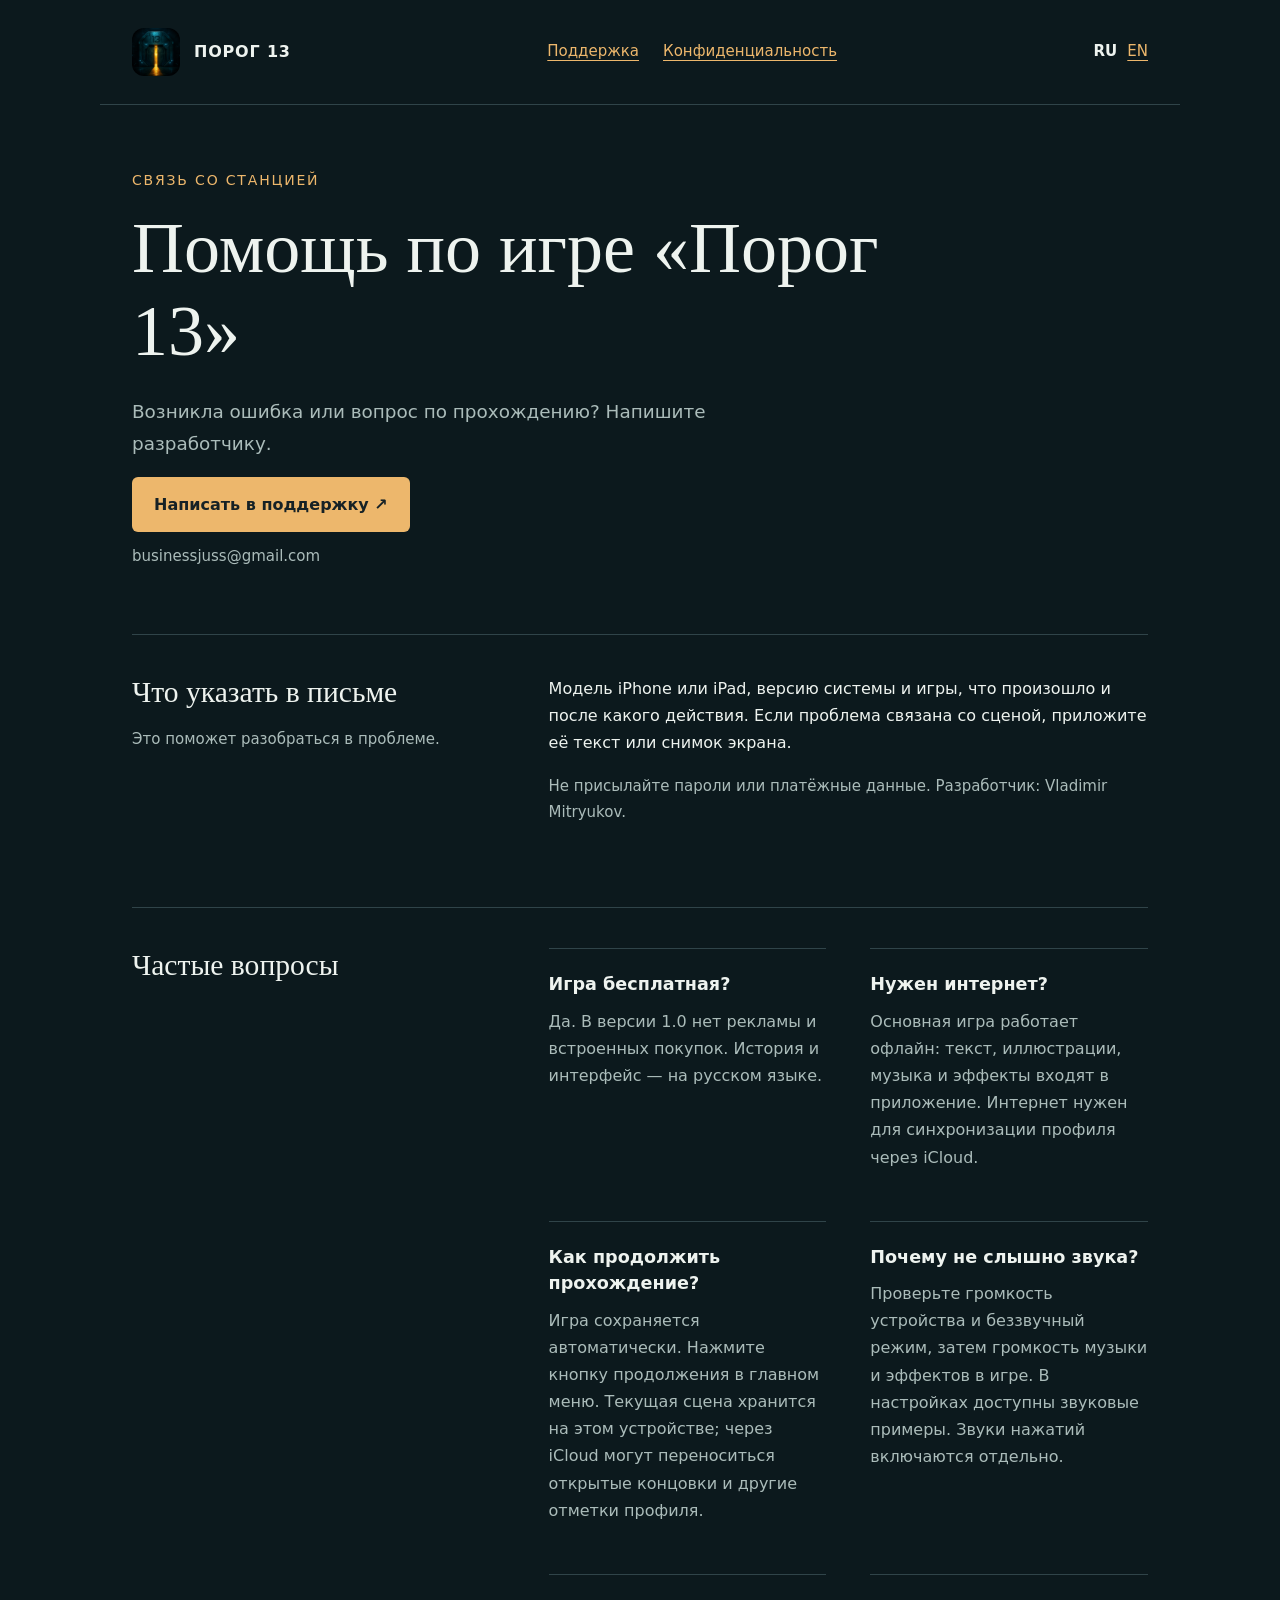
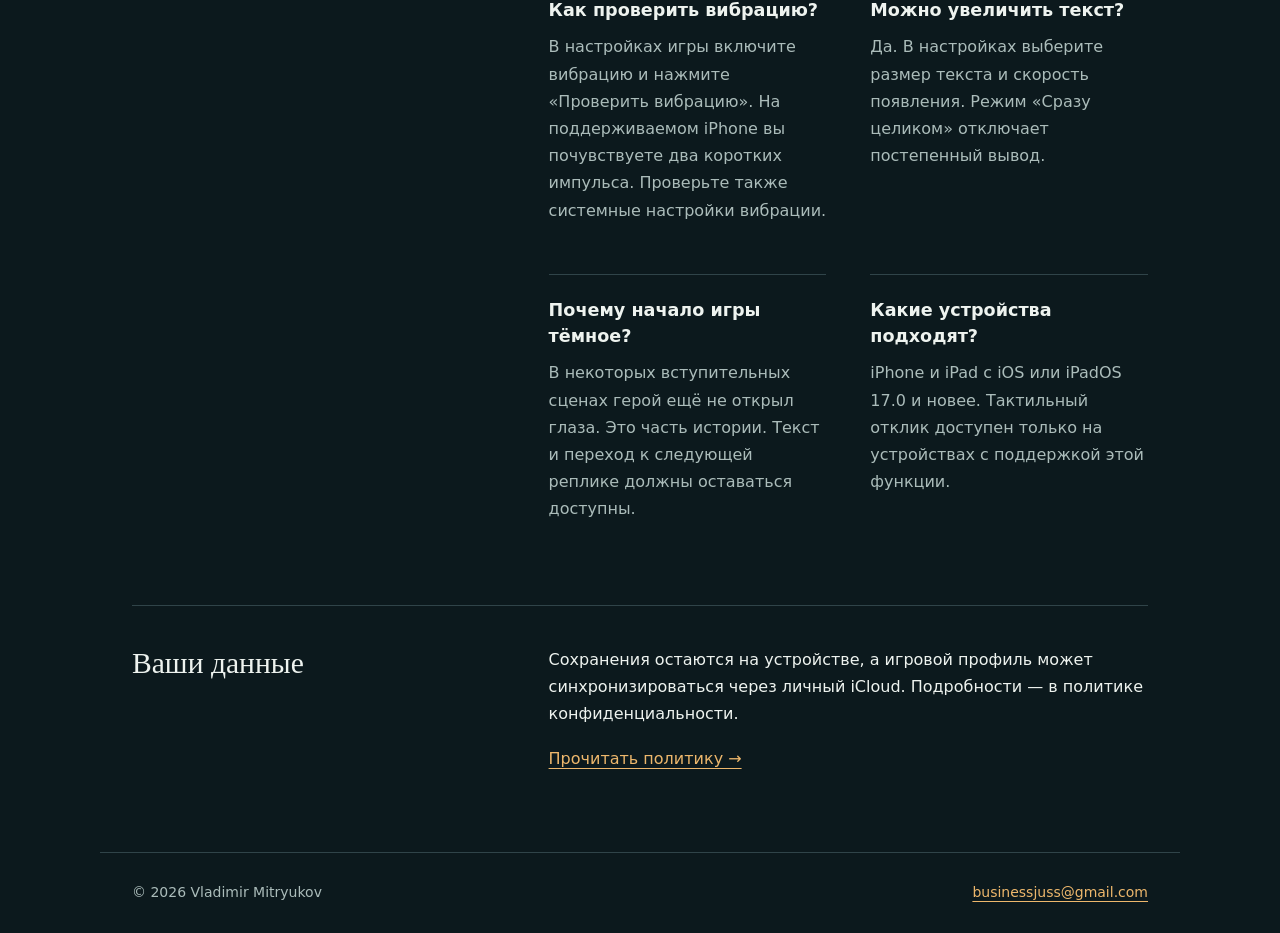
==== index.html @ eed5fc67 "Add files via upload" ====
<!doctype html>
<html lang="ru"><head><meta charset="utf-8"><meta name="viewport" content="width=device-width,initial-scale=1"><title>Помощь по игре «Порог 13»</title><meta name="description" content="Возникла ошибка или вопрос по прохождению? Напишите разработчику."><link rel="icon" href="assets/icon.png"><link rel="stylesheet" href="assets/style.css"></head><body><a class="skip" href="#main">К содержимому</a><header><a class="brand" href="index.html"><img src="assets/icon.png" alt="" width="48" height="48">ПОРОГ 13</a><nav aria-label="Основная навигация"><a href="index.html">Поддержка</a><a href="privacy/index.html">Конфиденциальность</a></nav><div class="language" aria-label="Language / Язык"><a lang="ru" hreflang="ru" href="index.html" aria-current="page">RU</a> <a lang="en" hreflang="en" href="en/index.html">EN</a></div></header><main id="main"><p class="eyebrow">Связь со станцией</p><h1>Помощь по игре «Порог 13»</h1><p class="lead">Возникла ошибка или вопрос по прохождению? Напишите разработчику.</p><a class="contact" href="mailto:businessjuss@gmail.com?subject=Porog%2013%20support">Написать в поддержку ↗</a><p class="small" style="margin-top:12px">businessjuss@gmail.com</p><section class="split"><div><h2>Что указать в письме</h2><p class="small">Это поможет разобраться в проблеме.</p></div><div><p>Модель iPhone или iPad, версию системы и игры, что произошло и после какого действия. Если проблема связана со сценой, приложите её текст или снимок экрана.</p><p class="small">Не присылайте пароли или платёжные данные. Разработчик: Vladimir Mitryukov.</p></div></section><section class="split"><h2>Частые вопросы</h2><div class="questions"><article><h3>Игра бесплатная?</h3><p>Да. В версии 1.0 нет рекламы и встроенных покупок. История и интерфейс — на русском языке.</p></article><article><h3>Нужен интернет?</h3><p>Основная игра работает офлайн: текст, иллюстрации, музыка и эффекты входят в приложение. Интернет нужен для синхронизации профиля через iCloud.</p></article><article><h3>Как продолжить прохождение?</h3><p>Игра сохраняется автоматически. Нажмите кнопку продолжения в главном меню. Текущая сцена хранится на этом устройстве; через iCloud могут переноситься открытые концовки и другие отметки профиля.</p></article><article><h3>Почему не слышно звука?</h3><p>Проверьте громкость устройства и беззвучный режим, затем громкость музыки и эффектов в игре. В настройках доступны звуковые примеры. Звуки нажатий включаются отдельно.</p></article><article><h3>Как проверить вибрацию?</h3><p>В настройках игры включите вибрацию и нажмите «Проверить вибрацию». На поддерживаемом iPhone вы почувствуете два коротких импульса. Проверьте также системные настройки вибрации.</p></article><article><h3>Можно увеличить текст?</h3><p>Да. В настройках выберите размер текста и скорость появления. Режим «Сразу целиком» отключает постепенный вывод.</p></article><article><h3>Почему начало игры тёмное?</h3><p>В некоторых вступительных сценах герой ещё не открыл глаза. Это часть истории. Текст и переход к следующей реплике должны оставаться доступны.</p></article><article><h3>Какие устройства подходят?</h3><p>iPhone и iPad с iOS или iPadOS 17.0 и новее. Тактильный отклик доступен только на устройствах с поддержкой этой функции.</p></article></div></section><section class="split"><h2>Ваши данные</h2><div><p>Сохранения остаются на устройстве, а игровой профиль может синхронизироваться через личный iCloud. Подробности — в политике конфиденциальности.</p><a href="privacy/index.html">Прочитать политику →</a></div></section></main><footer><span>© 2026 Vladimir Mitryukov</span><a href="mailto:businessjuss@gmail.com">businessjuss@gmail.com</a></footer></body></html>
---- assets/style.css ----
:root{--background:#0c191d;--foreground:#eef3ef;--accent:#edb76c;--muted:#abbcba;--border:#304449;--card:#12262b;color-scheme:dark}*{box-sizing:border-box}html{scroll-behavior:smooth}body{margin:0;background:var(--background);color:var(--foreground);font-family:system-ui,-apple-system,sans-serif;font-size:1rem;line-height:1.7}a{color:var(--accent);text-underline-offset:.25em}a:hover{text-decoration-thickness:2px}a:focus-visible{outline:2px solid var(--accent);outline-offset:6px}header,footer,main{max-width:1080px;margin:auto;padding:28px 32px}header{display:flex;justify-content:space-between;align-items:center;gap:24px;border-bottom:1px solid var(--border)}.brand{display:flex;align-items:center;gap:14px;color:var(--foreground);text-decoration:none;font-weight:650;letter-spacing:.05em}.brand img{width:48px;height:48px;border-radius:12px}nav{display:flex;gap:24px;flex-wrap:wrap}nav a{font-size:.9375rem}main{padding-top:64px;padding-bottom:80px}.eyebrow{color:var(--accent);font-size:.875rem;letter-spacing:.13em;text-transform:uppercase;margin:0 0 14px}h1,h2{font-family:Georgia,serif;font-weight:400;line-height:1.15}h1{font-size:clamp(2.4rem,6vw,4.5rem);margin:0 0 24px;max-width:850px}h2{font-size:1.85rem;margin:0 0 18px}h3{font-size:1.1rem;line-height:1.5;margin:0 0 10px}p{margin:0 0 18px}.lead{font-size:1.15rem;max-width:670px;color:var(--muted)}.contact{display:inline-block;padding:14px 22px;background:var(--accent);color:#162125;border-radius:6px;font-weight:650;text-decoration:none;overflow-wrap:anywhere}.split{display:grid;grid-template-columns:1fr 1.7fr;gap:64px;margin-top:64px;padding-top:40px;border-top:1px solid var(--border)}.small{color:var(--muted);font-size:.9375rem}.questions{display:grid;grid-template-columns:1fr 1fr;gap:32px 44px}.questions article{border-top:1px solid var(--border);padding-top:22px}.questions p{color:var(--muted)}.reading{max-width:760px}.reading section{margin-top:36px}.reading p{white-space:pre-line}.reading h1{font-size:clamp(2.1rem,5vw,3.6rem);overflow-wrap:anywhere}.reading a{overflow-wrap:anywhere}footer{border-top:1px solid var(--border);display:flex;justify-content:space-between;gap:20px;color:var(--muted);font-size:.875rem}.skip{position:absolute;left:20px;top:-100px;background:var(--background);padding:10px}.skip:focus{top:10px}@media(max-width:700px){header,footer,main{padding-left:22px;padding-right:22px}header{align-items:flex-start;flex-direction:column;gap:18px}main{padding-top:40px}.split{grid-template-columns:1fr;gap:24px;margin-top:44px}.questions{grid-template-columns:1fr;gap:20px}footer{flex-direction:column}nav{gap:18px}}@media(prefers-reduced-motion:reduce){html{scroll-behavior:auto}}

.language{display:flex;gap:10px}.language [aria-current="page"]{color:var(--foreground);font-weight:700;text-decoration:none}.language a{font-size:.9375rem}header{flex-wrap:wrap}.reading{overflow-wrap:break-word}
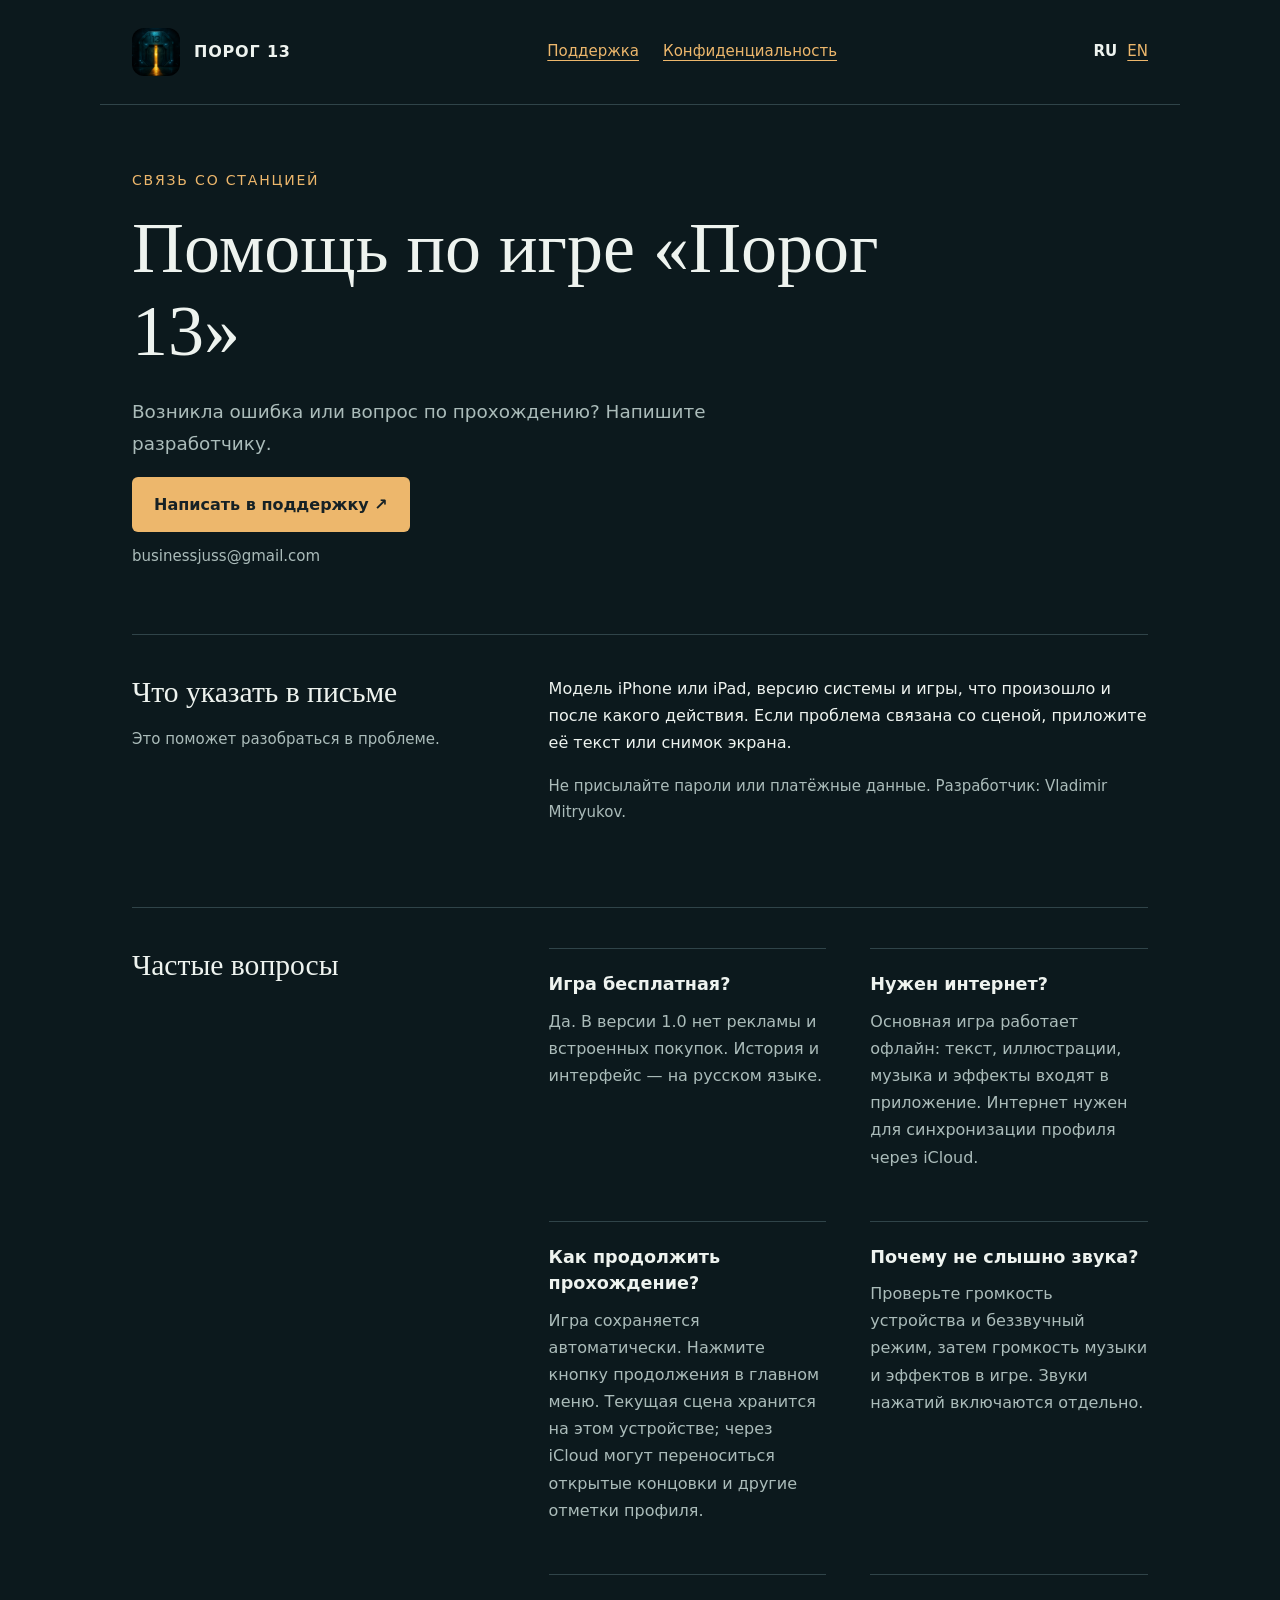
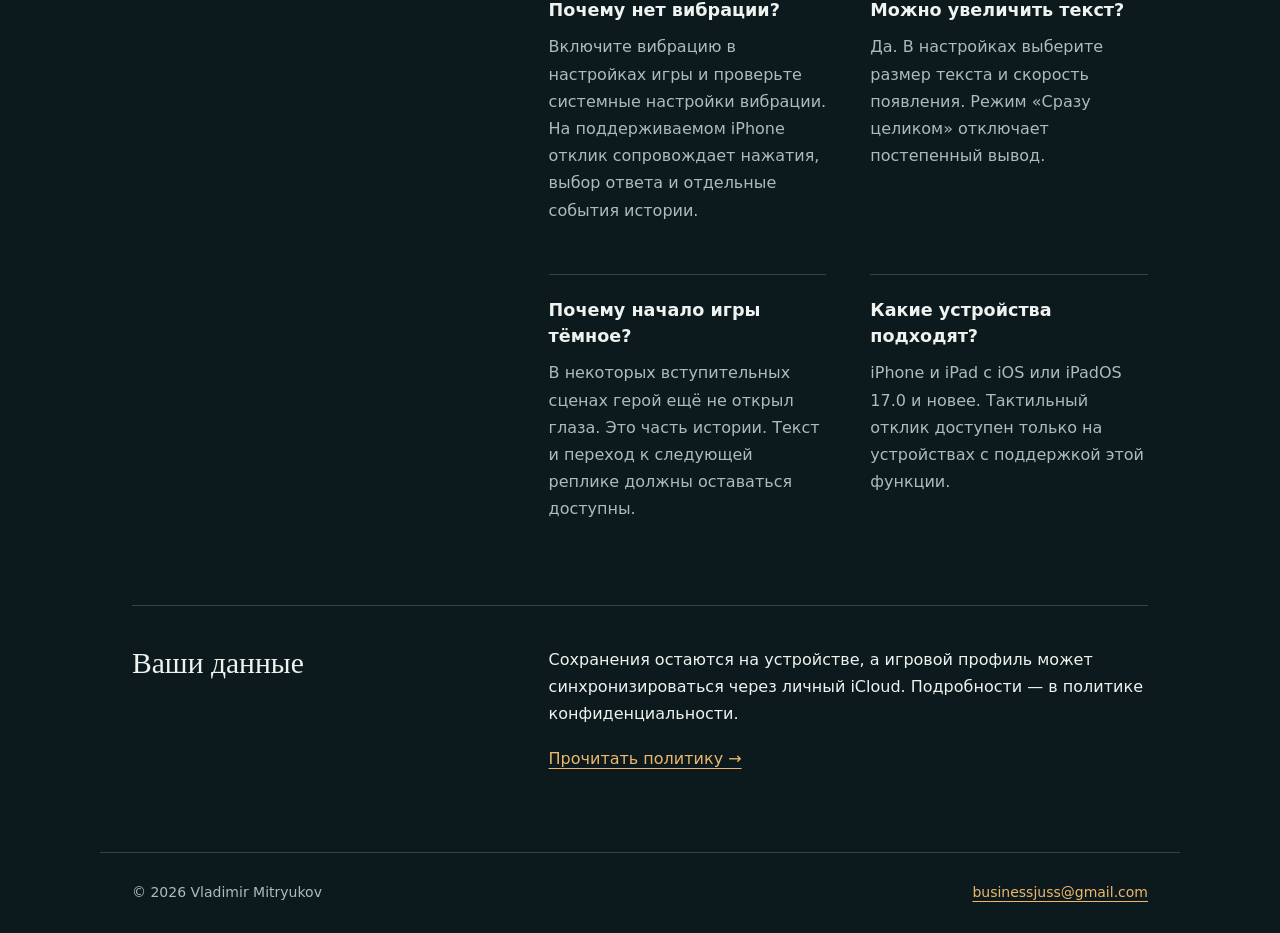
==== commit 39bb1a36: "Add files via upload" ====
--- a/index.html
+++ b/index.html
@@ -1,2 +1,2 @@
 <!doctype html>
-<html lang="ru"><head><meta charset="utf-8"><meta name="viewport" content="width=device-width,initial-scale=1"><title>Помощь по игре «Порог 13»</title><meta name="description" content="Возникла ошибка или вопрос по прохождению? Напишите разработчику."><link rel="icon" href="assets/icon.png"><link rel="stylesheet" href="assets/style.css"></head><body><a class="skip" href="#main">К содержимому</a><header><a class="brand" href="index.html"><img src="assets/icon.png" alt="" width="48" height="48">ПОРОГ 13</a><nav aria-label="Основная навигация"><a href="index.html">Поддержка</a><a href="privacy/index.html">Конфиденциальность</a></nav><div class="language" aria-label="Language / Язык"><a lang="ru" hreflang="ru" href="index.html" aria-current="page">RU</a> <a lang="en" hreflang="en" href="en/index.html">EN</a></div></header><main id="main"><p class="eyebrow">Связь со станцией</p><h1>Помощь по игре «Порог 13»</h1><p class="lead">Возникла ошибка или вопрос по прохождению? Напишите разработчику.</p><a class="contact" href="mailto:businessjuss@gmail.com?subject=Porog%2013%20support">Написать в поддержку ↗</a><p class="small" style="margin-top:12px">businessjuss@gmail.com</p><section class="split"><div><h2>Что указать в письме</h2><p class="small">Это поможет разобраться в проблеме.</p></div><div><p>Модель iPhone или iPad, версию системы и игры, что произошло и после какого действия. Если проблема связана со сценой, приложите её текст или снимок экрана.</p><p class="small">Не присылайте пароли или платёжные данные. Разработчик: Vladimir Mitryukov.</p></div></section><section class="split"><h2>Частые вопросы</h2><div class="questions"><article><h3>Игра бесплатная?</h3><p>Да. В версии 1.0 нет рекламы и встроенных покупок. История и интерфейс — на русском языке.</p></article><article><h3>Нужен интернет?</h3><p>Основная игра работает офлайн: текст, иллюстрации, музыка и эффекты входят в приложение. Интернет нужен для синхронизации профиля через iCloud.</p></article><article><h3>Как продолжить прохождение?</h3><p>Игра сохраняется автоматически. Нажмите кнопку продолжения в главном меню. Текущая сцена хранится на этом устройстве; через iCloud могут переноситься открытые концовки и другие отметки профиля.</p></article><article><h3>Почему не слышно звука?</h3><p>Проверьте громкость устройства и беззвучный режим, затем громкость музыки и эффектов в игре. В настройках доступны звуковые примеры. Звуки нажатий включаются отдельно.</p></article><article><h3>Как проверить вибрацию?</h3><p>В настройках игры включите вибрацию и нажмите «Проверить вибрацию». На поддерживаемом iPhone вы почувствуете два коротких импульса. Проверьте также системные настройки вибрации.</p></article><article><h3>Можно увеличить текст?</h3><p>Да. В настройках выберите размер текста и скорость появления. Режим «Сразу целиком» отключает постепенный вывод.</p></article><article><h3>Почему начало игры тёмное?</h3><p>В некоторых вступительных сценах герой ещё не открыл глаза. Это часть истории. Текст и переход к следующей реплике должны оставаться доступны.</p></article><article><h3>Какие устройства подходят?</h3><p>iPhone и iPad с iOS или iPadOS 17.0 и новее. Тактильный отклик доступен только на устройствах с поддержкой этой функции.</p></article></div></section><section class="split"><h2>Ваши данные</h2><div><p>Сохранения остаются на устройстве, а игровой профиль может синхронизироваться через личный iCloud. Подробности — в политике конфиденциальности.</p><a href="privacy/index.html">Прочитать политику →</a></div></section></main><footer><span>© 2026 Vladimir Mitryukov</span><a href="mailto:businessjuss@gmail.com">businessjuss@gmail.com</a></footer></body></html>
+<html lang="ru"><head><meta charset="utf-8"><meta name="viewport" content="width=device-width,initial-scale=1"><title>Помощь по игре «Порог 13»</title><meta name="description" content="Возникла ошибка или вопрос по прохождению? Напишите разработчику."><link rel="icon" href="assets/icon.png"><link rel="stylesheet" href="assets/style.css"></head><body><a class="skip" href="#main">К содержимому</a><header><a class="brand" href="index.html"><img src="assets/icon.png" alt="" width="48" height="48">ПОРОГ 13</a><nav aria-label="Основная навигация"><a href="index.html">Поддержка</a><a href="privacy/index.html">Конфиденциальность</a></nav><div class="language" aria-label="Language / Язык"><a lang="ru" hreflang="ru" href="index.html" aria-current="page">RU</a> <a lang="en" hreflang="en" href="en/index.html">EN</a></div></header><main id="main"><p class="eyebrow">Связь со станцией</p><h1>Помощь по игре «Порог 13»</h1><p class="lead">Возникла ошибка или вопрос по прохождению? Напишите разработчику.</p><a class="contact" href="mailto:businessjuss@gmail.com?subject=Porog%2013%20support">Написать в поддержку ↗</a><p class="small" style="margin-top:12px">businessjuss@gmail.com</p><section class="split"><div><h2>Что указать в письме</h2><p class="small">Это поможет разобраться в проблеме.</p></div><div><p>Модель iPhone или iPad, версию системы и игры, что произошло и после какого действия. Если проблема связана со сценой, приложите её текст или снимок экрана.</p><p class="small">Не присылайте пароли или платёжные данные. Разработчик: Vladimir Mitryukov.</p></div></section><section class="split"><h2>Частые вопросы</h2><div class="questions"><article><h3>Игра бесплатная?</h3><p>Да. В версии 1.0 нет рекламы и встроенных покупок. История и интерфейс — на русском языке.</p></article><article><h3>Нужен интернет?</h3><p>Основная игра работает офлайн: текст, иллюстрации, музыка и эффекты входят в приложение. Интернет нужен для синхронизации профиля через iCloud.</p></article><article><h3>Как продолжить прохождение?</h3><p>Игра сохраняется автоматически. Нажмите кнопку продолжения в главном меню. Текущая сцена хранится на этом устройстве; через iCloud могут переноситься открытые концовки и другие отметки профиля.</p></article><article><h3>Почему не слышно звука?</h3><p>Проверьте громкость устройства и беззвучный режим, затем громкость музыки и эффектов в игре. Звуки нажатий включаются отдельно.</p></article><article><h3>Почему нет вибрации?</h3><p>Включите вибрацию в настройках игры и проверьте системные настройки вибрации. На поддерживаемом iPhone отклик сопровождает нажатия, выбор ответа и отдельные события истории.</p></article><article><h3>Можно увеличить текст?</h3><p>Да. В настройках выберите размер текста и скорость появления. Режим «Сразу целиком» отключает постепенный вывод.</p></article><article><h3>Почему начало игры тёмное?</h3><p>В некоторых вступительных сценах герой ещё не открыл глаза. Это часть истории. Текст и переход к следующей реплике должны оставаться доступны.</p></article><article><h3>Какие устройства подходят?</h3><p>iPhone и iPad с iOS или iPadOS 17.0 и новее. Тактильный отклик доступен только на устройствах с поддержкой этой функции.</p></article></div></section><section class="split"><h2>Ваши данные</h2><div><p>Сохранения остаются на устройстве, а игровой профиль может синхронизироваться через личный iCloud. Подробности — в политике конфиденциальности.</p><a href="privacy/index.html">Прочитать политику →</a></div></section></main><footer><span>© 2026 Vladimir Mitryukov</span><a href="mailto:businessjuss@gmail.com">businessjuss@gmail.com</a></footer></body></html>
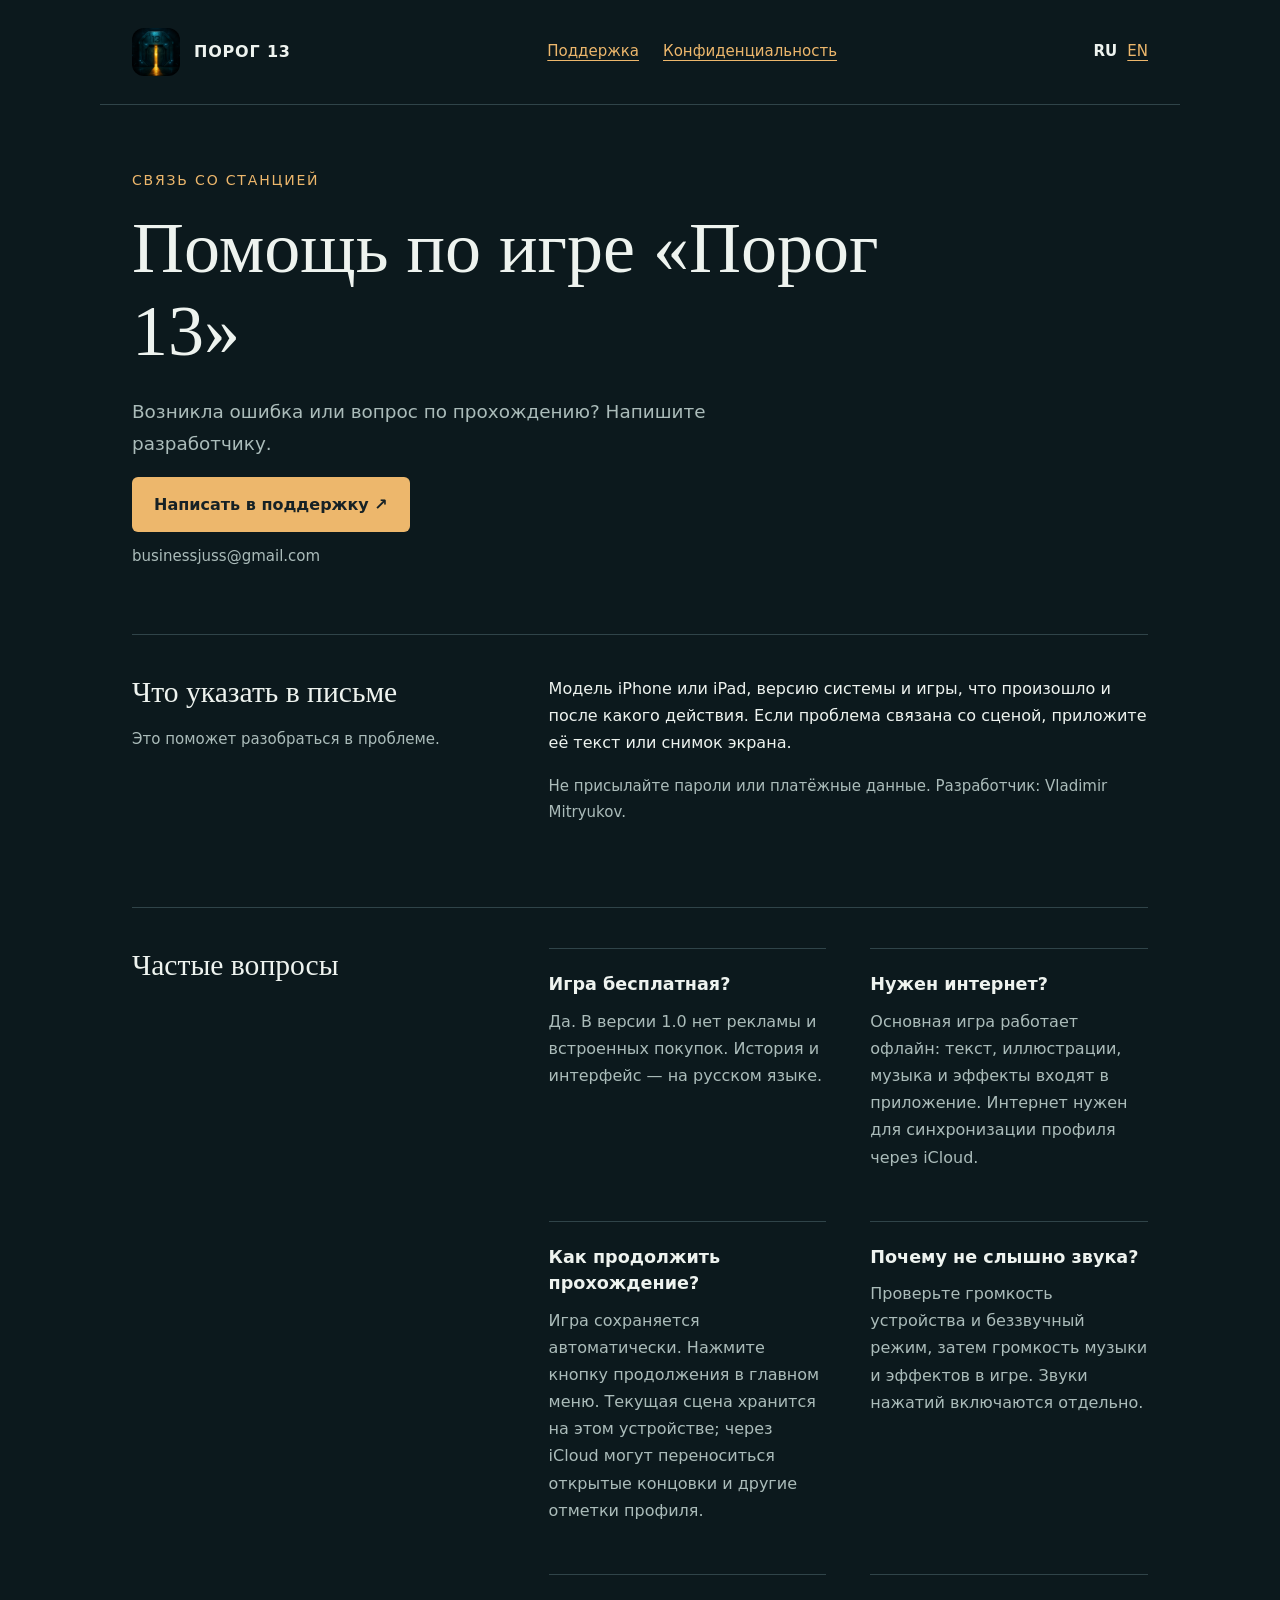
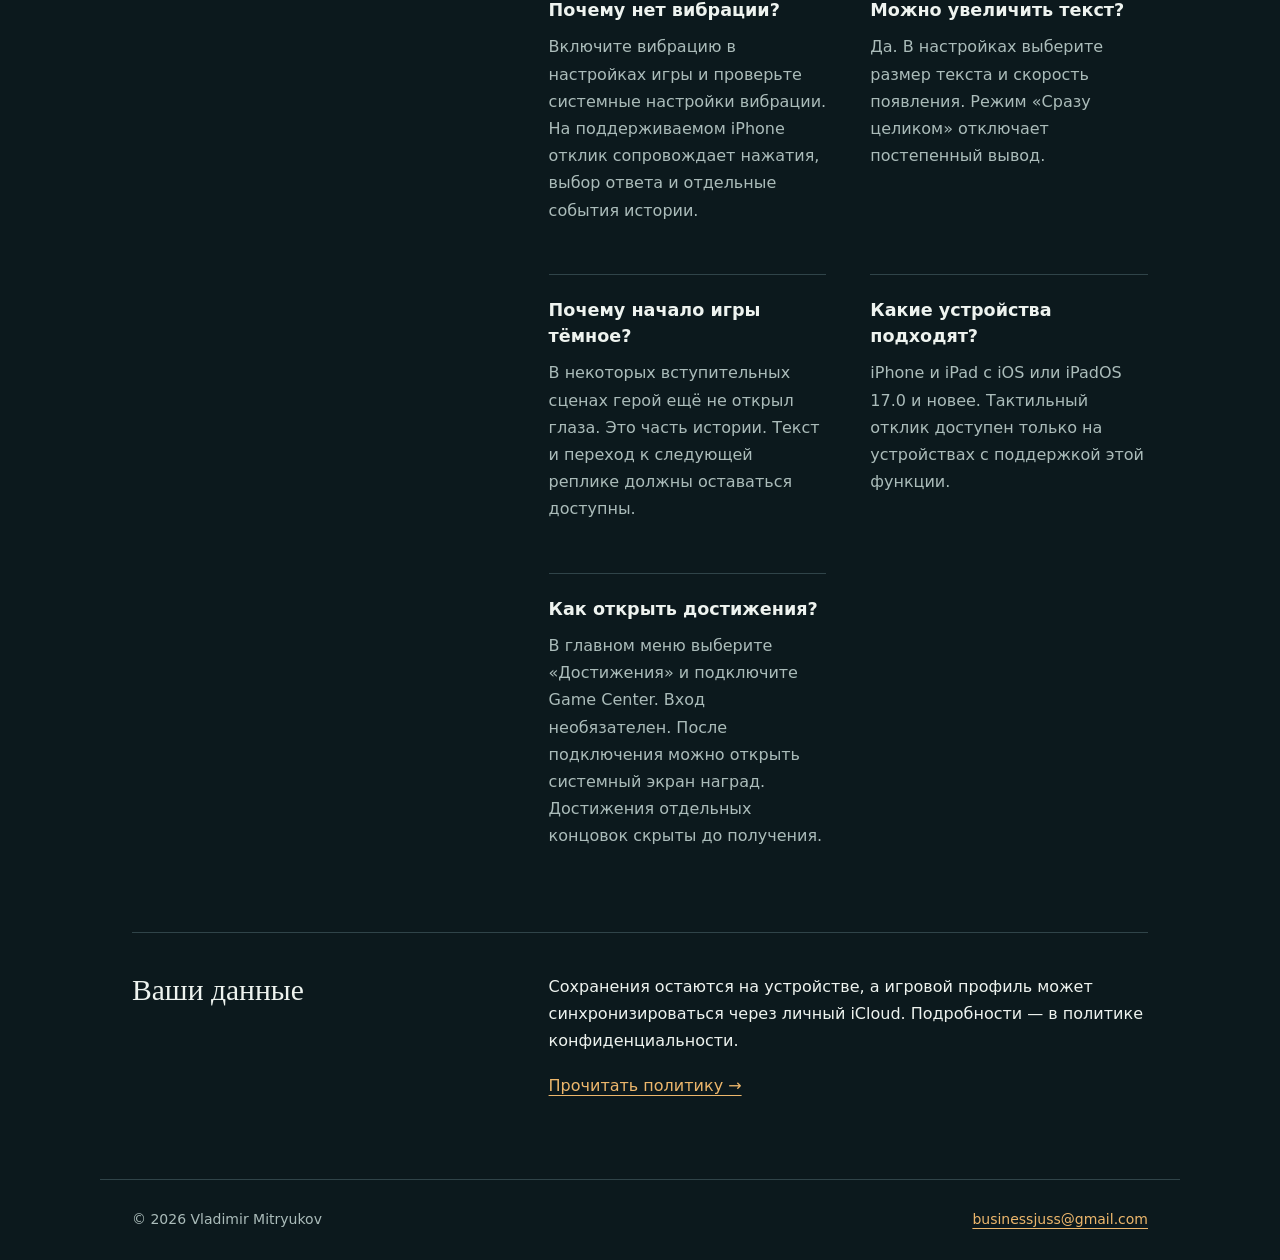
==== commit 171e75eb: "Add files via upload" ====
--- a/index.html
+++ b/index.html
@@ -1,2 +1,2 @@
 <!doctype html>
-<html lang="ru"><head><meta charset="utf-8"><meta name="viewport" content="width=device-width,initial-scale=1"><title>Помощь по игре «Порог 13»</title><meta name="description" content="Возникла ошибка или вопрос по прохождению? Напишите разработчику."><link rel="icon" href="assets/icon.png"><link rel="stylesheet" href="assets/style.css"></head><body><a class="skip" href="#main">К содержимому</a><header><a class="brand" href="index.html"><img src="assets/icon.png" alt="" width="48" height="48">ПОРОГ 13</a><nav aria-label="Основная навигация"><a href="index.html">Поддержка</a><a href="privacy/index.html">Конфиденциальность</a></nav><div class="language" aria-label="Language / Язык"><a lang="ru" hreflang="ru" href="index.html" aria-current="page">RU</a> <a lang="en" hreflang="en" href="en/index.html">EN</a></div></header><main id="main"><p class="eyebrow">Связь со станцией</p><h1>Помощь по игре «Порог 13»</h1><p class="lead">Возникла ошибка или вопрос по прохождению? Напишите разработчику.</p><a class="contact" href="mailto:businessjuss@gmail.com?subject=Porog%2013%20support">Написать в поддержку ↗</a><p class="small" style="margin-top:12px">businessjuss@gmail.com</p><section class="split"><div><h2>Что указать в письме</h2><p class="small">Это поможет разобраться в проблеме.</p></div><div><p>Модель iPhone или iPad, версию системы и игры, что произошло и после какого действия. Если проблема связана со сценой, приложите её текст или снимок экрана.</p><p class="small">Не присылайте пароли или платёжные данные. Разработчик: Vladimir Mitryukov.</p></div></section><section class="split"><h2>Частые вопросы</h2><div class="questions"><article><h3>Игра бесплатная?</h3><p>Да. В версии 1.0 нет рекламы и встроенных покупок. История и интерфейс — на русском языке.</p></article><article><h3>Нужен интернет?</h3><p>Основная игра работает офлайн: текст, иллюстрации, музыка и эффекты входят в приложение. Интернет нужен для синхронизации профиля через iCloud.</p></article><article><h3>Как продолжить прохождение?</h3><p>Игра сохраняется автоматически. Нажмите кнопку продолжения в главном меню. Текущая сцена хранится на этом устройстве; через iCloud могут переноситься открытые концовки и другие отметки профиля.</p></article><article><h3>Почему не слышно звука?</h3><p>Проверьте громкость устройства и беззвучный режим, затем громкость музыки и эффектов в игре. Звуки нажатий включаются отдельно.</p></article><article><h3>Почему нет вибрации?</h3><p>Включите вибрацию в настройках игры и проверьте системные настройки вибрации. На поддерживаемом iPhone отклик сопровождает нажатия, выбор ответа и отдельные события истории.</p></article><article><h3>Можно увеличить текст?</h3><p>Да. В настройках выберите размер текста и скорость появления. Режим «Сразу целиком» отключает постепенный вывод.</p></article><article><h3>Почему начало игры тёмное?</h3><p>В некоторых вступительных сценах герой ещё не открыл глаза. Это часть истории. Текст и переход к следующей реплике должны оставаться доступны.</p></article><article><h3>Какие устройства подходят?</h3><p>iPhone и iPad с iOS или iPadOS 17.0 и новее. Тактильный отклик доступен только на устройствах с поддержкой этой функции.</p></article></div></section><section class="split"><h2>Ваши данные</h2><div><p>Сохранения остаются на устройстве, а игровой профиль может синхронизироваться через личный iCloud. Подробности — в политике конфиденциальности.</p><a href="privacy/index.html">Прочитать политику →</a></div></section></main><footer><span>© 2026 Vladimir Mitryukov</span><a href="mailto:businessjuss@gmail.com">businessjuss@gmail.com</a></footer></body></html>
+<html lang="ru"><head><meta charset="utf-8"><meta name="viewport" content="width=device-width,initial-scale=1"><title>Помощь по игре «Порог 13»</title><meta name="description" content="Возникла ошибка или вопрос по прохождению? Напишите разработчику."><link rel="icon" href="assets/icon.png"><link rel="stylesheet" href="assets/style.css"></head><body><a class="skip" href="#main">К содержимому</a><header><a class="brand" href="index.html"><img src="assets/icon.png" alt="" width="48" height="48">ПОРОГ 13</a><nav aria-label="Основная навигация"><a href="index.html">Поддержка</a><a href="privacy/index.html">Конфиденциальность</a></nav><div class="language" aria-label="Language / Язык"><a lang="ru" hreflang="ru" href="index.html" aria-current="page">RU</a> <a lang="en" hreflang="en" href="en/index.html">EN</a></div></header><main id="main"><p class="eyebrow">Связь со станцией</p><h1>Помощь по игре «Порог 13»</h1><p class="lead">Возникла ошибка или вопрос по прохождению? Напишите разработчику.</p><a class="contact" href="mailto:businessjuss@gmail.com?subject=Porog%2013%20support">Написать в поддержку ↗</a><p class="small" style="margin-top:12px">businessjuss@gmail.com</p><section class="split"><div><h2>Что указать в письме</h2><p class="small">Это поможет разобраться в проблеме.</p></div><div><p>Модель iPhone или iPad, версию системы и игры, что произошло и после какого действия. Если проблема связана со сценой, приложите её текст или снимок экрана.</p><p class="small">Не присылайте пароли или платёжные данные. Разработчик: Vladimir Mitryukov.</p></div></section><section class="split"><h2>Частые вопросы</h2><div class="questions"><article><h3>Игра бесплатная?</h3><p>Да. В версии 1.0 нет рекламы и встроенных покупок. История и интерфейс — на русском языке.</p></article><article><h3>Нужен интернет?</h3><p>Основная игра работает офлайн: текст, иллюстрации, музыка и эффекты входят в приложение. Интернет нужен для синхронизации профиля через iCloud.</p></article><article><h3>Как продолжить прохождение?</h3><p>Игра сохраняется автоматически. Нажмите кнопку продолжения в главном меню. Текущая сцена хранится на этом устройстве; через iCloud могут переноситься открытые концовки и другие отметки профиля.</p></article><article><h3>Почему не слышно звука?</h3><p>Проверьте громкость устройства и беззвучный режим, затем громкость музыки и эффектов в игре. Звуки нажатий включаются отдельно.</p></article><article><h3>Почему нет вибрации?</h3><p>Включите вибрацию в настройках игры и проверьте системные настройки вибрации. На поддерживаемом iPhone отклик сопровождает нажатия, выбор ответа и отдельные события истории.</p></article><article><h3>Можно увеличить текст?</h3><p>Да. В настройках выберите размер текста и скорость появления. Режим «Сразу целиком» отключает постепенный вывод.</p></article><article><h3>Почему начало игры тёмное?</h3><p>В некоторых вступительных сценах герой ещё не открыл глаза. Это часть истории. Текст и переход к следующей реплике должны оставаться доступны.</p></article><article><h3>Какие устройства подходят?</h3><p>iPhone и iPad с iOS или iPadOS 17.0 и новее. Тактильный отклик доступен только на устройствах с поддержкой этой функции.</p></article><article><h3>Как открыть достижения?</h3><p>В главном меню выберите «Достижения» и подключите Game Center. Вход необязателен. После подключения можно открыть системный экран наград. Достижения отдельных концовок скрыты до получения.</p></article></div></section><section class="split"><h2>Ваши данные</h2><div><p>Сохранения остаются на устройстве, а игровой профиль может синхронизироваться через личный iCloud. Подробности — в политике конфиденциальности.</p><a href="privacy/index.html">Прочитать политику →</a></div></section></main><footer><span>© 2026 Vladimir Mitryukov</span><a href="mailto:businessjuss@gmail.com">businessjuss@gmail.com</a></footer></body></html>
